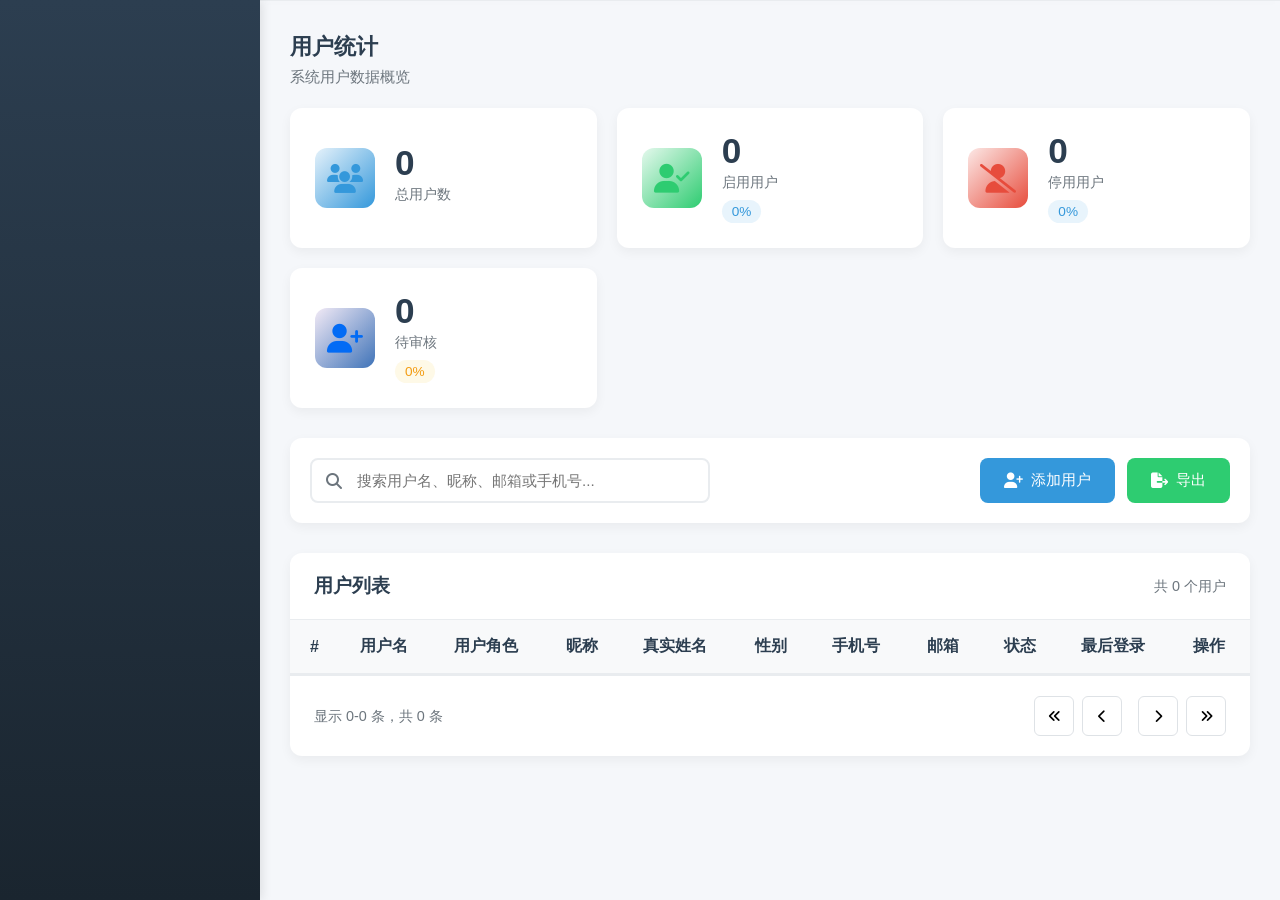
==== front-system/systems/user-management/index.html @ 0a28e742 "Initial commit" ====
<!DOCTYPE html>
<html lang="zh-CN">
<head>
    <meta charset="UTF-8">
    <meta name="viewport" content="width=device-width, initial-scale=1.0">
    <title>用户管理 - 系统管理门户</title>
    <!-- 通用样式 -->
    <link rel="stylesheet" href="css/style.css">
    <link rel="stylesheet" href="css/modal.css">
    <link rel="stylesheet" href="css/responsive.css">
    <!-- 字体图标 -->
    <link rel="stylesheet" href="https://cdnjs.cloudflare.com/ajax/libs/font-awesome/6.4.0/css/all.min.css">
    <!-- jQuery -->
    <script src="../../js/jquery-3.6.0.min.js"></script>
</head>
<body>
    <div class="container">
        <!-- 侧边栏 -->
        <div class="sidebar" id="sidebar">
            <!-- 侧边栏内容将通过JS加载 -->
        </div>
        
        <!-- 主内容区 -->
        <div class="main-content">
            <!-- 顶部导航栏 -->
            <header class="main-header" id="mainHeader">
                <!-- 顶部导航栏内容将通过JS加载 -->
            </header>
            
            <!-- 页面内容 -->
            <div class="content-container">
                <!-- 用户统计卡片 -->
                <div class="stats-section">
                    <div class="section-header">
                        <h3>用户统计</h3>
                        <p>系统用户数据概览</p>
                    </div>
                    
                    <div class="stats-cards" id="statsCards">
                        <!-- 总用户数 -->
                        <div class="stat-card">
                            <div class="stat-icon users">
                                <i class="fas fa-users"></i>
                            </div>
                            <div class="stat-content">
                                <h3 class="stat-number" id="totalUsers">0</h3>
                                <p class="stat-label">总用户数</p>
                                <!-- <div class="stat-trend">
                                    <span class="trend-text">较上月 +12%</span>
                                </div> -->
                            </div>
                        </div>
                        
                        <!-- 启用用户 -->
                        <div class="stat-card">
                            <div class="stat-icon active">
                                <i class="fas fa-user-check"></i>
                            </div>
                            <div class="stat-content">
                                <h3 class="stat-number" id="activeUsers">0</h3>
                                <p class="stat-label">启用用户</p>
                                <div class="stat-percentage">
                                    <span class="percentage-text" id="activePercentage">0%</span>
                                </div>
                            </div>
                        </div>
                        
                        <!-- 停用用户 -->
                        <div class="stat-card">
                            <div class="stat-icon inactive">
                                <i class="fas fa-user-slash"></i>
                            </div>
                            <div class="stat-content">
                                <h3 class="stat-number" id="inactiveUsers">0</h3>
                                <p class="stat-label">停用用户</p>
                                <div class="stat-percentage">
                                    <span class="percentage-text" id="inactivePercentage">0%</span>
                                </div>
                            </div>
                        </div>
                        
                        <!-- 待审核 -->
                        <div class="stat-card">
                            <div class="stat-icon new">
                                <i class="fas fa-user-plus"></i>
                            </div>
                            <div class="stat-content">
                                <h3 class="stat-number" id="pendingUsers">0</h3>
                                <p class="stat-label">待审核</p>
                                <div class="stat-comparison">
                                    <span class="percentage-text" id="pendingPercentage">0%</span>
                                    <!-- <span class="comparison-text">较昨日 +3</span> -->
                                </div>
                            </div>
                        </div>
                    </div>
                </div>
                
                <!-- 控制栏 -->
                <div class="control-bar">
                    <div class="control-content">
                        <!-- 搜索框 -->
                        <div class="search-box">
                            <i class="fas fa-search"></i>
                            <input type="text" id="searchInput" placeholder="搜索用户名、昵称、邮箱或手机号...">
                        </div>
                        
                        <!-- 操作按钮 -->
                        <div class="control-actions">
                            <!-- <div class="filter-dropdown">
                                <button class="btn btn-secondary" id="filterBtn">
                                    <i class="fas fa-filter"></i>
                                    <span>筛选</span>
                                </button>
                            </div> -->
                            <button class="btn btn-primary" id="addUserBtn">
                                <i class="fas fa-user-plus"></i>
                                <span>添加用户</span>
                            </button>
                            <button class="btn btn-success" id="exportBtn">
                                <i class="fas fa-file-export"></i>
                                <span>导出</span>
                            </button>
                        </div>
                    </div>
                </div>
                
                <!-- 表格区域 -->
                <div class="table-container">
                    <div class="table-header">
                        <div class="table-title">用户列表</div>
                        <div class="table-controls">
                            <div class="table-info" id="tableInfo">共 0 个用户</div>
                        </div>
                    </div>
                    
                    <div class="table-wrapper">
                        <table class="user-table" id="userTable">
                            <thead>
                                <tr>
                                    <th width="50">#</th>
                                    <th>用户名</th>
                                    <th>用户角色</th>
                                    <th>昵称</th>
                                    <th>真实姓名</th>
                                    <th>性别</th>
                                    <th>手机号</th>
                                    <th>邮箱</th>
                                    <th>状态</th>
                                    <th>最后登录</th>
                                    <th>操作</th>
                                </tr>
                            </thead>
                            <tbody id="userTableBody">
                                <!-- 用户数据将通过JS动态加载 -->
                            </tbody>
                        </table>
                    </div>
                    
                    <!-- 分页 -->
                    <div class="pagination">
                        <div class="pagination-info" id="paginationInfo">显示 0-0 条，共 0 条</div>
                        <div class="pagination-controls">
                            <button class="page-btn" id="firstPage" title="首页">
                                <i class="fas fa-angle-double-left"></i>
                            </button>
                            <button class="page-btn" id="prevPage" title="上一页">
                                <i class="fas fa-chevron-left"></i>
                            </button>
                            <div class="page-numbers" id="pageNumbers"></div>
                            <button class="page-btn" id="nextPage" title="下一页">
                                <i class="fas fa-chevron-right"></i>
                            </button>
                            <button class="page-btn" id="lastPage" title="末页">
                                <i class="fas fa-angle-double-right"></i>
                            </button>
                        </div>
                    </div>
                </div>
            </div>
        </div>
    </div>

    
    <!-- 删除确认模态框 -->
    <div class="modal" id="deleteModal">
        <div class="modal-content">
            <div class="modal-header">
                <div class="modal-title">确认删除</div>
                <button class="close-modal" id="closeDeleteModal">&times;</button>
            </div>
            <div class="modal-body">
                <p style="margin-bottom: 20px;">确定要删除用户 <span id="deleteUserName" style="font-weight: 600; color: #e74c3c;"></span> 吗？此操作不可恢复。</p>
                <div class="form-actions">
                    <button type="button" class="btn btn-secondary" id="cancelDelete">取消</button>
                    <button type="button" class="btn btn-danger" id="confirmDelete">删除</button>
                </div>
            </div>
        </div>
    </div>

    <!-- 添加用户模态框 -->
    <div class="modal" id="addUserModal">
        <div class="modal-content large">
            <div class="modal-header">
                <div class="modal-title">添加用户</div>
                <button class="close-modal" id="closeAddModal">&times;</button>
            </div>
            <div class="modal-body">
                <!-- 添加用户表单 -->
                <div id="userFormContainer">
                    <div class="add-user-form">
                        <div class="form-row">
                            <div class="form-group">
                                <label for="username" class="required">用户名</label>
                                <input type="text" id="username" class="form-control" placeholder="请输入用户名（3-20位字母数字）">
                                <div class="error-message" id="usernameError">用户名长度应在3-20个字符之间</div>
                                <div class="form-hint">用户名将用于登录系统</div>
                            </div>
                            
                            <div class="form-group">
                                <label for="nickname" class="required">昵称</label>
                                <input type="text" id="nickname" class="form-control" placeholder="请输入用户昵称">
                                <div class="error-message" id="nicknameError">昵称不能为空</div>
                            </div>
                        </div>

                        <div class="form-row">
                            <div class="form-group">
                                <label for="relname" class="required">真实姓名</label>
                                <input type="text" id="relname" class="form-control" placeholder="请输入真实姓名">
                                <div class="error-message" id="relnameError">真实姓名不能为空</div>
                            </div>
                            
                            <div class="form-group">
                                <label for="gender">性别</label>
                                <select id="gender" class="form-control">
                                    <option value="1" selected>男</option>
                                    <option value="2">女</option>
                                    <option value="0">保密</option>
                                </select>
                            </div>
                        </div>
                        
                        <div class="form-row">
                            <div class="form-group">
                                <label for="password" class="required">密码</label>
                                <input type="password" id="password" class="form-control" placeholder="请输入密码（8-20位）">
                                <div class="error-message" id="passwordError">密码长度应在8-20个字符之间</div>
                                <div class="form-hint">建议使用字母、数字和特殊字符组合</div>
                            </div>
                            
                            <div class="form-group">
                                <label for="confirmPassword" class="required">确认密码</label>
                                <input type="password" id="confirmPassword" class="form-control" placeholder="请再次输入密码">
                                <div class="error-message" id="confirmPasswordError">两次输入的密码不一致</div>
                            </div>
                        </div>
                        
                        <div class="form-row">
                            <div class="form-group">
                                <label for="status" class="required">账户状态</label>
                                <select id="status" class="form-control">
                                    <option value="active">启用</option>
                                    <option value="inactive">停用</option>
                                    <option value="pending">待审核</option>
                                </select>
                                <div class="error-message" id="statusError">请选择账户状态</div>
                            </div>

                            <div class="form-group">
                                <label for="role" class="required">用户角色</label>
                                <select id="role" class="form-control">
                                    <option value="">请选择用户角色</option>
                                    <option value="系统管理员">系统管理员</option>
                                    <option value="管理员">管理员</option>
                                    <option value="普通用户">普通用户</option>
                                    <option value="访客">访客</option>
                                </select>
                                <div class="error-message" id="roleError">请选择用户角色</div>
                            </div>
                        </div>
                        
                        <div class="form-row">
                            <div class="form-group">
                                <label for="email" class="required">邮箱</label>
                                <input type="email" id="email" class="form-control" placeholder="请输入用户邮箱">
                                <div class="error-message" id="emailError">请输入有效的邮箱地址</div>
                            </div>
                            
                            <div class="form-group">
                                <label for="phone">手机号</label>
                                <input type="tel" id="phone" class="form-control" placeholder="请输入手机号（可选）">
                                <div class="error-message" id="phoneError">请输入有效的手机号</div>
                            </div>
                        </div>
                        
                        <div class="form-row">
                            
                            <div class="form-group">
                                <label for="remark">备注</label>
                                <textarea id="remark" class="form-control" rows="4" placeholder="请输入用户备注信息（可选）"></textarea>
                                <!-- <label for="remark">备注</label>
                                <input type="text" id="remark" class="form-control" placeholder="请输入用户备注信息（可选）"> -->
                            </div>
                        </div>
                        
                        <div class="form-actions">
                            <button type="button" class="btn btn-secondary" id="cancelAddUser">取消</button>
                            <button type="button" class="btn btn-primary" id="submitAddUser">
                                <i class="fas fa-user-plus"></i>
                                <span>创建用户</span>
                            </button>
                        </div>
                    </div>
                </div>
                
                <!-- 添加成功提示 -->
                <div id="addUserSuccess" style="display: none;">
                    <div class="form-success">
                        <div class="success-icon">
                            <i class="fas fa-check"></i>
                        </div>
                        <h4>用户创建成功！</h4>
                        <p>用户账户已成功创建，新用户已添加到用户列表中。</p>
                        <div class="success-actions">
                            <button class="btn btn-secondary" id="closeSuccess">关闭</button>
                            <button class="btn btn-primary" id="addAnotherUser">
                                <i class="fas fa-user-plus"></i>
                                <span>继续添加用户</span>
                            </button>
                        </div>
                    </div>
                </div>
            </div>
        </div>
    </div>

    <!-- 加载导航栏和公共组件的JS -->
    <script src="js/navigation.js"></script>
    <script src="js/modal.js"></script>
    <script src="js/config.js"></script>
    <script src="js/filter.js"></script>
    <script src="js/table.js"></script>
    <script src="js/form.js"></script>
    <script src="js/main.js"></script>
</body>
</html>
---- front-system/systems/user-management/css/style.css ----
/* 用户管理系统通用样式 */

* {
    margin: 0;
    padding: 0;
    box-sizing: border-box;
}

body {
    font-family: -apple-system, BlinkMacSystemFont, 'Segoe UI', 'Microsoft YaHei', sans-serif;
    background-color: #f5f7fa;
    color: #333;
    min-height: 100vh;
}

.container {
    display: flex;
    height: 100vh;
}

/* 侧边栏 */
.sidebar {
    width: 260px;
    background: linear-gradient(180deg, #2c3e50 0%, #1a252f 100%);
    color: white;
    display: flex;
    flex-direction: column;
    box-shadow: 2px 0 10px rgba(0, 0, 0, 0.1);
    z-index: 1000;
}

.sidebar-header {
    padding: 24px 20px;
    border-bottom: 1px solid rgba(255, 255, 255, 0.1);
}

.sidebar-logo {
    display: flex;
    align-items: center;
    gap: 12px;
    text-decoration: none;
    color: white;
}

.logo-icon {
    width: 40px;
    height: 40px;
    background: linear-gradient(135deg, #3498db 0%, #2980b9 100%);
    border-radius: 10px;
    display: flex;
    align-items: center;
    justify-content: center;
}

.logo-icon i {
    font-size: 1.5rem;
}

.logo-text h1 {
    font-size: 1.4rem;
    font-weight: 600;
    line-height: 1.2;
}

.logo-text p {
    font-size: 0.8rem;
    color: rgba(255, 255, 255, 0.7);
    margin-top: 2px;
}

.nav-menu {
    flex: 1;
    padding: 20px 0;
    overflow-y: auto;
}

.nav-item {
    margin: 4px 12px;
}

.nav-link {
    display: flex;
    align-items: center;
    gap: 12px;
    padding: 12px 16px;
    color: rgba(255, 255, 255, 0.8);
    text-decoration: none;
    border-radius: 8px;
    transition: all 0.3s;
    font-weight: 500;
}

.nav-link:hover {
    background: rgba(255, 255, 255, 0.1);
    color: white;
}

.nav-link.active {
    background: #3498db;
    color: white;
    box-shadow: 0 4px 12px rgba(52, 152, 219, 0.3);
}

.nav-link i {
    width: 20px;
    text-align: center;
}

.sidebar-footer {
    padding: 20px;
    border-top: 1px solid rgba(255, 255, 255, 0.1);
}

.user-info {
    display: flex;
    align-items: center;
    gap: 12px;
}

.user-avatar {
    width: 40px;
    height: 40px;
    border-radius: 50%;
    background: linear-gradient(135deg, #3498db 0%, #2980b9 100%);
    display: flex;
    align-items: center;
    justify-content: center;
    color: white;
    font-weight: bold;
}

.user-details {
    flex: 1;
}

.user-name {
    font-weight: 600;
    font-size: 0.95rem;
}

.user-role {
    font-size: 0.8rem;
    color: rgba(255, 255, 255, 0.7);
}

/* 主内容区 */
.main-content {
    flex: 1;
    display: flex;
    flex-direction: column;
    overflow: hidden;
}

/* 顶部导航栏 */
.main-header {
    background: white;
    padding: 0 30px;
    border-bottom: 1px solid #e9ecef;
    box-shadow: 0 2px 10px rgba(0, 0, 0, 0.05);
}

.header-content {
    display: flex;
    justify-content: space-between;
    align-items: center;
    height: 70px;
}

.header-left {
    display: flex;
    align-items: center;
    gap: 20px;
}

.page-title h2 {
    font-size: 1.6rem;
    color: #2c3e50;
    font-weight: 600;
}

.page-title p {
    color: #6c757d;
    font-size: 0.9rem;
    margin-top: 2px;
}

.header-actions {
    display: flex;
    align-items: center;
    gap: 12px;
}

.action-btn {
    width: 40px;
    height: 40px;
    border: none;
    background: #f8f9fa;
    border-radius: 8px;
    color: #495057;
    cursor: pointer;
    display: flex;
    align-items: center;
    justify-content: center;
    transition: all 0.3s;
}

.action-btn:hover {
    background: #e9ecef;
    color: #3498db;
}

.header-right {
    display: flex;
    align-items: center;
    gap: 20px;
}

/* 主容器 */
.content-container {
    flex: 1;
    padding: 30px;
    overflow-y: auto;
}

/* 统计区域 */
.stats-section {
    margin-bottom: 30px;
}

.section-header {
    margin-bottom: 20px;
}

.section-header h3 {
    font-size: 1.4rem;
    color: #2c3e50;
    font-weight: 600;
    margin-bottom: 5px;
}

.section-header p {
    color: #6c757d;
    font-size: 0.95rem;
}

/* 统计卡片 */
.stats-cards {
    display: grid;
    grid-template-columns: repeat(auto-fit, minmax(240px, 1fr));
    gap: 20px;
    margin-bottom: 20px;
}

.stat-card {
    background: white;
    border-radius: 12px;
    padding: 24px;
    box-shadow: 0 4px 12px rgba(0, 0, 0, 0.05);
    display: flex;
    align-items: center;
    gap: 20px;
    transition: transform 0.3s, box-shadow 0.3s;
    border: 1px solid transparent;
}

.stat-card:hover {
    transform: translateY(-3px);
    box-shadow: 0 8px 20px rgba(0, 0, 0, 0.1);
    border-color: #e9ecef;
}

.stat-icon {
    width: 60px;
    height: 60px;
    border-radius: 12px;
    display: flex;
    align-items: center;
    justify-content: center;
    flex-shrink: 0;
}

.stat-icon.users {
    background: linear-gradient(135deg, #3498db20, #3498db);
    color: #3498db;
}

.stat-icon.active {
    background: linear-gradient(135deg, #2ecc7120, #2ecc71);
    color: #2ecc71;
}

.stat-icon.inactive {
    background: linear-gradient(135deg, #e74c3c20, #e74c3c);
    color: #e74c3c;
}

.stat-icon.pending {
    background: linear-gradient(135deg, #e74c3c20, #e74c3c);
    color: #53c6f3;
}

.stat-icon.new {
    background: linear-gradient(135deg, #9b59b620, #3f73b8);
    color: #026bf5;
}

.stat-icon i {
    font-size: 1.8rem;
}

.stat-content {
    flex: 1;
    min-width: 0;
}

.stat-number {
    font-size: 2.2rem;
    font-weight: 700;
    color: #2c3e50;
    margin-bottom: 5px;
    line-height: 1;
}

.stat-label {
    color: #6c757d;
    font-size: 0.9rem;
    margin-bottom: 8px;
}

.stat-percentage,
.stat-trend,
.stat-comparison {
    display: flex;
    align-items: center;
    font-size: 0.85rem;
}

.percentage-text,
.trend-text,
.comparison-text {
    padding: 4px 10px;
    border-radius: 12px;
    font-weight: 500;
    display: inline-block;
}

.stat-percentage .percentage-text {
    background-color: #e8f4fc;
    color: #3498db;
}

.stat-trend .trend-text {
    background-color: #eafaf1;
    color: #27ae60;
}

.stat-comparison .comparison-text {
    background-color: #fef9e7;
    color: #f39c12;
}

.stat-comparison .percentage-text {
    background-color: #fef9e7;
    color: #f39c12;
}

/* 按钮样式 */
.btn {
    padding: 12px 24px;
    border: none;
    border-radius: 8px;
    font-size: 0.95rem;
    font-weight: 500;
    cursor: pointer;
    transition: all 0.3s;
    display: flex;
    align-items: center;
    gap: 8px;
}

.btn-primary {
    background: #3498db;
    color: white;
}

.btn-primary:hover {
    background: #2980b9;
    transform: translateY(-1px);
    box-shadow: 0 4px 12px rgba(52, 152, 219, 0.3);
}

.btn-secondary {
    background: #f8f9fa;
    color: #495057;
    border: 1px solid #dee2e6;
}

.btn-secondary:hover {
    background: #e9ecef;
}

.btn-success {
    background: #2ecc71;
    color: white;
}

.btn-success:hover {
    background: #27ae60;
    transform: translateY(-1px);
    box-shadow: 0 4px 12px rgba(46, 204, 113, 0.3);
}

.btn-danger {
    background: #e74c3c;
    color: white;
    border: none;
}

.btn-danger:hover {
    background: #c0392b;
    transform: translateY(-1px);
    box-shadow: 0 4px 12px rgba(231, 76, 60, 0.3);
}

/* 控制栏 */
.control-bar {
    background: white;
    border-radius: 12px;
    padding: 20px;
    margin-bottom: 30px;
    box-shadow: 0 4px 12px rgba(0, 0, 0, 0.05);
}

.control-content {
    display: flex;
    justify-content: space-between;
    align-items: center;
    gap: 20px;
}

.search-box {
    flex: 1;
    max-width: 400px;
    position: relative;
}

.search-box i {
    position: absolute;
    left: 16px;
    top: 50%;
    transform: translateY(-50%);
    color: #6c757d;
}

.search-box input {
    width: 100%;
    padding: 12px 20px 12px 45px;
    border: 2px solid #e9ecef;
    border-radius: 8px;
    font-size: 0.95rem;
    transition: all 0.3s;
}

.search-box input:focus {
    outline: none;
    border-color: #3498db;
    box-shadow: 0 0 0 3px rgba(52, 152, 219, 0.1);
}

.control-actions {
    display: flex;
    gap: 12px;
}

.filter-dropdown {
    position: relative;
}

/* 表格容器 */
.table-container {
    background: white;
    border-radius: 12px;
    overflow: hidden;
    box-shadow: 0 4px 12px rgba(0, 0, 0, 0.05);
}

.table-header {
    padding: 20px 24px;
    border-bottom: 1px solid #e9ecef;
    display: flex;
    justify-content: space-between;
    align-items: center;
}

.table-title {
    font-size: 1.2rem;
    font-weight: 600;
    color: #2c3e50;
}

.table-controls {
    display: flex;
    align-items: center;
    gap: 12px;
}

.table-info {
    color: #6c757d;
    font-size: 0.9rem;
}

.table-wrapper {
    overflow-x: auto;
}

.user-table {
    width: 100%;
    border-collapse: collapse;
}

.user-table thead {
    background: #f8f9fa;
}

.user-table th {
    padding: 16px 20px;
    text-align: left;
    font-weight: 600;
    color: #2c3e50;
    border-bottom: 2px solid #e9ecef;
    white-space: nowrap;
}

.user-table td {
    padding: 16px 20px;
    border-bottom: 1px solid #e9ecef;
    color: #495057;
}

.user-table tbody tr:hover {
    background: #f8f9fa;
}

/* 状态标签 */
.status-badge {
    display: inline-block;
    padding: 6px 12px;
    border-radius: 20px;
    font-size: 0.85rem;
    font-weight: 500;
    min-width: 70px;
    text-align: center;
}

.status-active {
    background: #d4edda;
    color: #155724;
    border: 1px solid #c3e6cb;
}

.status-inactive {
    background: #f8d7da;
    color: #721c24;
    border: 1px solid #f5c6cb;
}

.status-pending {
    background: #87e3f0;
    color: #227bce;
    border: 1px solid #87e3f0;
}

/* 操作按钮 */
.action-buttons {
    display: flex;
    gap: 8px;
}

.action-btn {
    width: 36px;
    height: 36px;
    border: none;
    border-radius: 6px;
    cursor: pointer;
    display: flex;
    align-items: center;
    justify-content: center;
    transition: all 0.2s;
}

.edit-btn {
    background: #e8f4fc;
    color: #3498db;
}

.edit-btn:hover {
    background: #d4eaf7;
}

.delete-btn {
    background: #fdedec;
    color: #e74c3c;
}

.delete-btn:hover {
    background: #fadbd8;
}

.role-btn {
    background: #eafaf1;
    color: #27ae60;
}

.role-btn:hover {
    background: #d5f4e6;
}

/* 分页 */
.pagination {
    padding: 20px 24px;
    border-top: 1px solid #e9ecef;
    display: flex;
    justify-content: space-between;
    align-items: center;
}

.pagination-info {
    color: #6c757d;
    font-size: 0.9rem;
}

.pagination-controls {
    display: flex;
    align-items: center;
    gap: 8px;
}

.page-btn {
    width: 40px;
    height: 40px;
    border: 1px solid #dee2e6;
    background: white;
    border-radius: 6px;
    cursor: pointer;
    display: flex;
    align-items: center;
    justify-content: center;
    transition: all 0.3s;
}

.page-btn:hover:not(:disabled) {
    background: #f8f9fa;
    border-color: #adb5bd;
}

.page-btn:disabled {
    opacity: 0.5;
    cursor: not-allowed;
}

.page-numbers {
    display: flex;
    gap: 4px;
}

.page-number {
    width: 40px;
    height: 40px;
    border: 1px solid #dee2e6;
    background: white;
    border-radius: 6px;
    display: flex;
    align-items: center;
    justify-content: center;
    cursor: pointer;
    transition: all 0.3s;
}

.page-number:hover {
    background: #f8f9fa;
}

.page-number.active {
    background: #3498db;
    color: white;
    border-color: #3498db;
}

/* 复选框样式 */
.checkbox-group {
    display: flex;
    gap: 20px;
    margin-top: 8px;
}

.checkbox-group.vertical {
    flex-direction: column;
    gap: 12px;
}

.checkbox-item {
    display: flex;
    align-items: center;
    gap: 8px;
    cursor: pointer;
    user-select: none;
}

.checkbox-item input[type="checkbox"] {
    display: none;
}

.checkmark {
    width: 18px;
    height: 18px;
    border: 2px solid #bdc3c7;
    border-radius: 4px;
    display: flex;
    align-items: center;
    justify-content: center;
    transition: all 0.3s;
}

.checkmark:after {
    content: '✓';
    color: white;
    font-size: 12px;
    opacity: 0;
    transition: opacity 0.3s;
}

.checkbox-item input[type="checkbox"]:checked + .checkmark {
    background-color: #3498db;
    border-color: #3498db;
}

.checkbox-item input[type="checkbox"]:checked + .checkmark:after {
    opacity: 1;
}

.checkbox-item:hover .checkmark {
    border-color: #3498db;
}

/* 移动端菜单按钮 */
.mobile-menu-btn {
    display: none;
    background: none;
    border: none;
    color: #2c3e50;
    font-size: 1.5rem;
    cursor: pointer;
}

/* 旋转动画 */
@keyframes rotate {
    from { transform: rotate(0deg); }
    to { transform: rotate(360deg); }
}

.rotating {
    animation: rotate 1s linear infinite;
}

/* 添加用户表单样式 */
.form-row {
    display: grid;
    grid-template-columns: 1fr 1fr;
    gap: 20px;
    margin-bottom: 20px;
}

.form-group {
    position: relative;
}

.form-group.full-width {
    grid-column: 1 / -1;
}

.form-group label {
    display: block;
    margin-bottom: 8px;
    font-weight: 500;
    color: #2c3e50;
    font-size: 0.95rem;
}

.form-group label.required::after {
    content: ' *';
    color: #e74c3c;
}

.form-control {
    width: 100%;
    padding: 12px 16px;
    border: 2px solid #e9ecef;
    border-radius: 8px;
    font-size: 1rem;
    transition: all 0.3s;
    background: #f8f9fa;
}

.form-control:focus {
    outline: none;
    border-color: #3498db;
    background: white;
    box-shadow: 0 0 0 3px rgba(52, 152, 219, 0.1);
}

.form-control.error {
    border-color: #e74c3c;
}

.form-control.error:focus {
    box-shadow: 0 0 0 3px rgba(231, 76, 60, 0.1);
}

.form-control:disabled {
    background-color: #e9ecef;
    cursor: not-allowed;
}

.error-message {
    color: #e74c3c;
    font-size: 0.85rem;
    margin-top: 6px;
    display: none;
}

.error-message.show {
    display: block;
}

.form-hint {
    color: #6c757d;
    font-size: 0.85rem;
    margin-top: 6px;
}

.form-actions {
    display: flex;
    justify-content: flex-end;
    gap: 12px;
    margin-top: 30px;
    padding-top: 20px;
    border-top: 1px solid #e9ecef;
}
---- front-system/systems/user-management/css/modal.css ----
/* 模态框样式 */

/* 基础模态框 */
.modal {
    display: none;
    position: fixed;
    top: 0;
    left: 0;
    width: 100%;
    height: 100%;
    background-color: rgba(0, 0, 0, 0.5);
    z-index: 2000;
    align-items: center;
    justify-content: center;
    padding: 20px;
    backdrop-filter: blur(3px);
    animation: fadeIn 0.3s ease;
    overflow-y: auto;
}

.modal.show {
    display: flex;
}

.modal-content {
    background: white;
    border-radius: 16px;
    width: 90%;
    max-width: 520px;
    max-height: 90vh;
    overflow-y: auto;
    box-shadow: 0 20px 60px rgba(0, 0, 0, 0.3);
    animation: slideUp 0.3s ease;
    position: relative;
    margin: auto;
}

/* 模态框尺寸 */
.modal-content.large {
    max-width: 800px;
}

.modal-content.small {
    max-width: 400px;
}

.modal-header {
    padding: 20px 24px;
    border-bottom: 1px solid #e9ecef;
    display: flex;
    justify-content: space-between;
    align-items: center;
    background: #f8f9fa;
    border-radius: 16px 16px 0 0;
    position: sticky;
    top: 0;
    z-index: 1;
}

.modal-title {
    font-size: 1.3rem;
    font-weight: 600;
    color: #2c3e50;
    margin: 0;
}

.close-modal {
    background: none;
    border: none;
    font-size: 1.8rem;
    color: #6c757d;
    cursor: pointer;
    width: 40px;
    height: 40px;
    border-radius: 8px;
    display: flex;
    align-items: center;
    justify-content: center;
    transition: all 0.3s;
    padding: 0;
}

.close-modal:hover {
    background: #e9ecef;
    color: #e74c3c;
    transform: rotate(90deg);
}

.modal-body {
    padding: 24px;
    max-height: calc(90vh - 140px);
    overflow-y: auto;
}

.modal-footer {
    padding: 20px 24px;
    border-top: 1px solid #e9ecef;
    display: flex;
    justify-content: flex-end;
    gap: 12px;
    background: #f8f9fa;
    border-radius: 0 0 16px 16px;
    position: sticky;
    bottom: 0;
    z-index: 1;
}

/* 确认对话框样式 */
.confirm-dialog {
    text-align: center;
    padding: 20px 0;
}

.confirm-dialog i {
    font-size: 3rem;
    color: #e74c3c;
    margin-bottom: 20px;
    display: block;
}

.confirm-dialog h4 {
    font-size: 1.2rem;
    color: #2c3e50;
    margin-bottom: 10px;
}

.confirm-dialog p {
    color: #6c757d;
    font-size: 1rem;
    line-height: 1.6;
    margin-bottom: 0;
}

/* 警告对话框 */
.warning-dialog i {
    color: #f39c12;
}

/* 成功对话框 */
.success-dialog i {
    color: #2ecc71;
}

/* 信息对话框 */
.info-dialog i {
    color: #3498db;
}

/* 加载模态框 */
.loading-modal .modal-content {
    background: transparent;
    box-shadow: none;
    width: auto;
    max-width: 200px;
}

.loading-spinner {
    width: 60px;
    height: 60px;
    border: 4px solid rgba(255, 255, 255, 0.3);
    border-radius: 50%;
    border-top-color: white;
    animation: spin 1s ease-in-out infinite;
    margin: 0 auto;
}

.loading-text {
    color: white;
    text-align: center;
    margin-top: 20px;
    font-weight: 500;
}

/* 动画 */
@keyframes fadeIn {
    from { opacity: 0; }
    to { opacity: 1; }
}

@keyframes slideUp {
    from {
        opacity: 0;
        transform: translateY(30px);
    }
    to {
        opacity: 1;
        transform: translateY(0);
    }
}

@keyframes spin {
    to { transform: rotate(360deg); }
}

/* 响应式调整 */
@media (max-width: 768px) {
    .modal-content {
        width: 95%;
        max-width: 95%;
    }
    
    .modal-header {
        padding: 18px 20px;
    }
    
    .modal-body {
        padding: 20px;
    }
    
    .modal-footer {
        padding: 18px 20px;
    }
    
    .modal-content.large {
        max-width: 95%;
    }
}

@media (max-width: 576px) {
    .modal {
        padding: 10px;
    }
    
    .modal-content {
        width: 100%;
        max-width: 100%;
        border-radius: 12px;
    }
    
    .modal-header {
        padding: 15px;
    }
    
    .modal-body {
        padding: 15px;
    }
    
    .modal-footer {
        padding: 12px 15px;
        flex-direction: column;
    }
    
    .modal-footer .btn {
        width: 100%;
        justify-content: center;
    }
}
---- front-system/systems/user-management/css/responsive.css ----
/* 用户管理系统响应式设计 */

/* 平板设备 (768px - 992px) */
@media (max-width: 992px) {
    .sidebar {
        position: fixed;
        left: -260px;
        height: 100%;
        transition: left 0.3s;
    }
    
    .sidebar.show {
        left: 0;
    }
    
    .main-content {
        width: 100%;
    }
    
    .stats-cards {
        grid-template-columns: repeat(2, 1fr);
    }
    
    .control-content {
        flex-wrap: wrap;
    }
    
    .search-box {
        min-width: 100%;
        margin-bottom: 15px;
    }
    
    .control-actions {
        width: 100%;
        justify-content: flex-end;
    }
    
    .form-body {
        grid-template-columns: 1fr;
    }
}

/* 大屏手机 (576px - 768px) */
@media (max-width: 768px) {
    .content-container {
        padding: 20px 15px;
    }
    
    .main-header {
        padding: 0 15px;
    }
    
    .header-content {
        flex-wrap: wrap;
        height: auto;
        padding: 15px 0;
    }
    
    .header-left {
        width: 100%;
        margin-bottom: 15px;
    }
    
    .header-actions {
        order: 2;
    }
    
    .header-right {
        order: 3;
        width: 100%;
        margin-top: 15px;
        justify-content: center;
    }
    
    .stats-cards {
        gap: 15px;
    }
    
    .stat-card {
        padding: 20px;
    }
    
    .control-bar {
        padding: 15px;
    }
    
    .form-container {
        padding: 20px 15px;
    }
    
    .form-card {
        padding: 30px 20px;
    }
    
    .form-header h3 {
        font-size: 1.5rem;
    }
}

/* 小屏手机 (小于576px) */
@media (max-width: 576px) {
    .content-container {
        padding: 15px 10px;
    }
    
    .main-header {
        padding: 0 10px;
    }
    
    .stats-cards {
        grid-template-columns: 1fr;
        gap: 10px;
    }
    
    .stat-card {
        padding: 15px;
    }
    
    .stat-icon {
        width: 40px;
        height: 40px;
    }
    
    .stat-icon i {
        font-size: 1.3rem;
    }
    
    .stat-content h3 {
        font-size: 1.3rem;
    }
    
    .stat-content p {
        font-size: 0.8rem;
    }
    
    .control-bar {
        padding: 12px;
    }
    
    .control-actions {
        flex-direction: column;
        width: 100%;
    }
    
    .btn {
        width: 100%;
        justify-content: center;
    }
    
    .table-header {
        padding: 15px;
    }
    
    .pagination {
        padding: 15px;
        flex-direction: column;
        gap: 15px;
    }
    
    .pagination-controls {
        width: 100%;
        justify-content: center;
    }
    
    .form-actions {
        flex-direction: column;
    }
    
    .success-actions {
        flex-direction: column;
    }
}

/* 超小屏手机 (小于400px) */
@media (max-width: 400px) {
    .logo-text h1 {
        font-size: 1.1rem;
    }
    
    .logo-text p {
        font-size: 0.7rem;
    }
    
    .nav-link {
        padding: 10px 12px;
        font-size: 0.9rem;
    }
    
    .user-name {
        font-size: 0.9rem;
    }
    
    .user-role {
        font-size: 0.7rem;
    }
    
    .page-title h2 {
        font-size: 1.3rem;
    }
    
    .page-title p {
        font-size: 0.8rem;
    }
    
    .btn span {
        font-size: 0.85rem;
    }
}
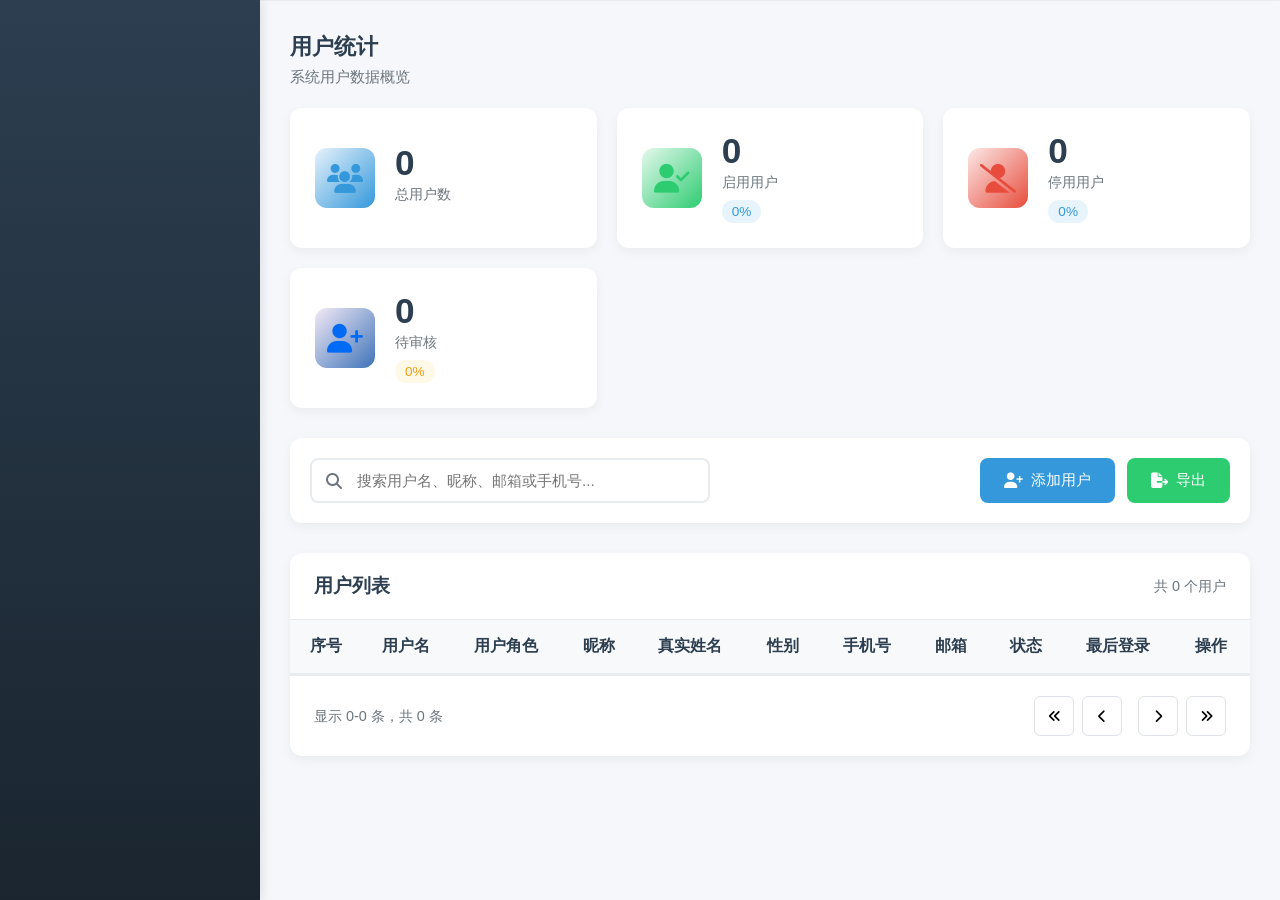
==== commit dcfff6de: "update code" ====
--- a/front-system/systems/user-management/index.html
+++ b/front-system/systems/user-management/index.html
@@ -45,9 +45,11 @@
                             <div class="stat-content">
                                 <h3 class="stat-number" id="totalUsers">0</h3>
                                 <p class="stat-label">总用户数</p>
-                                <!-- <div class="stat-trend">
-                                    <span class="trend-text">较上月 +12%</span>
-                                </div> -->
+                                <!-- 
+								<div class="stat-trend">
+                                    <span class="trend-text">较上月 12%</span>
+                                </div>
+								-->
                             </div>
                         </div>
                         
@@ -138,7 +140,7 @@
                         <table class="user-table" id="userTable">
                             <thead>
                                 <tr>
-                                    <th width="50">#</th>
+                                    <th width="50">序号</th>
                                     <th>用户名</th>
                                     <th>用户角色</th>
                                     <th>昵称</th>
@@ -181,7 +183,57 @@
         </div>
     </div>
 
-    
+    <!-- 筛选模态框 -->
+    <!-- <div class="modal" id="filterModal">
+        <div class="modal-content">
+            <div class="modal-header">
+                <div class="modal-title">筛选用户</div>
+                <button class="close-modal" id="closeFilterModal">&times;</button>
+            </div>
+            <div class="modal-body">
+                <div class="form-group">
+                    <label>状态筛选</label>
+                    <div class="checkbox-group">
+                        <label class="checkbox-item">
+                            <input type="checkbox" id="filterActive" checked>
+                            <span class="checkmark"></span>
+                            <span>启用</span>
+                        </label>
+                        <label class="checkbox-item">
+                            <input type="checkbox" id="filterInactive" checked>
+                            <span class="checkmark"></span>
+                            <span>停用</span>
+                        </label>
+                    </div>
+                </div>
+                <div class="form-group">
+                    <label>角色筛选</label>
+                    <div class="checkbox-group vertical">
+                        <label class="checkbox-item">
+                            <input type="checkbox" id="filterRoleAdmin" checked>
+                            <span class="checkmark"></span>
+                            <span>系统管理员</span>
+                        </label>
+                        <label class="checkbox-item">
+                            <input type="checkbox" id="filterRoleManager" checked>
+                            <span class="checkmark"></span>
+                            <span>管理员</span>
+                        </label>
+                        <label class="checkbox-item">
+                            <input type="checkbox" id="filterRoleUser" checked>
+                            <span class="checkmark"></span>
+                            <span>普通用户</span>
+                        </label>
+                    </div>
+                </div>
+                <div class="form-actions">
+                    <button type="button" class="btn btn-secondary" id="resetFilters">重置</button>
+                    <button type="button" class="btn btn-primary" id="applyFilters">应用筛选</button>
+                </div>
+            </div>
+        </div>
+    </div> -->
+
     <!-- 删除确认模态框 -->
     <div class="modal" id="deleteModal">
         <div class="modal-content">
@@ -342,7 +394,7 @@
     <script src="js/config.js"></script>
     <script src="js/filter.js"></script>
     <script src="js/table.js"></script>
-    <script src="js/form.js"></script>
+    <!-- <script src="js/form.js"></script> -->
     <script src="js/main.js"></script>
 </body>
 </html>
